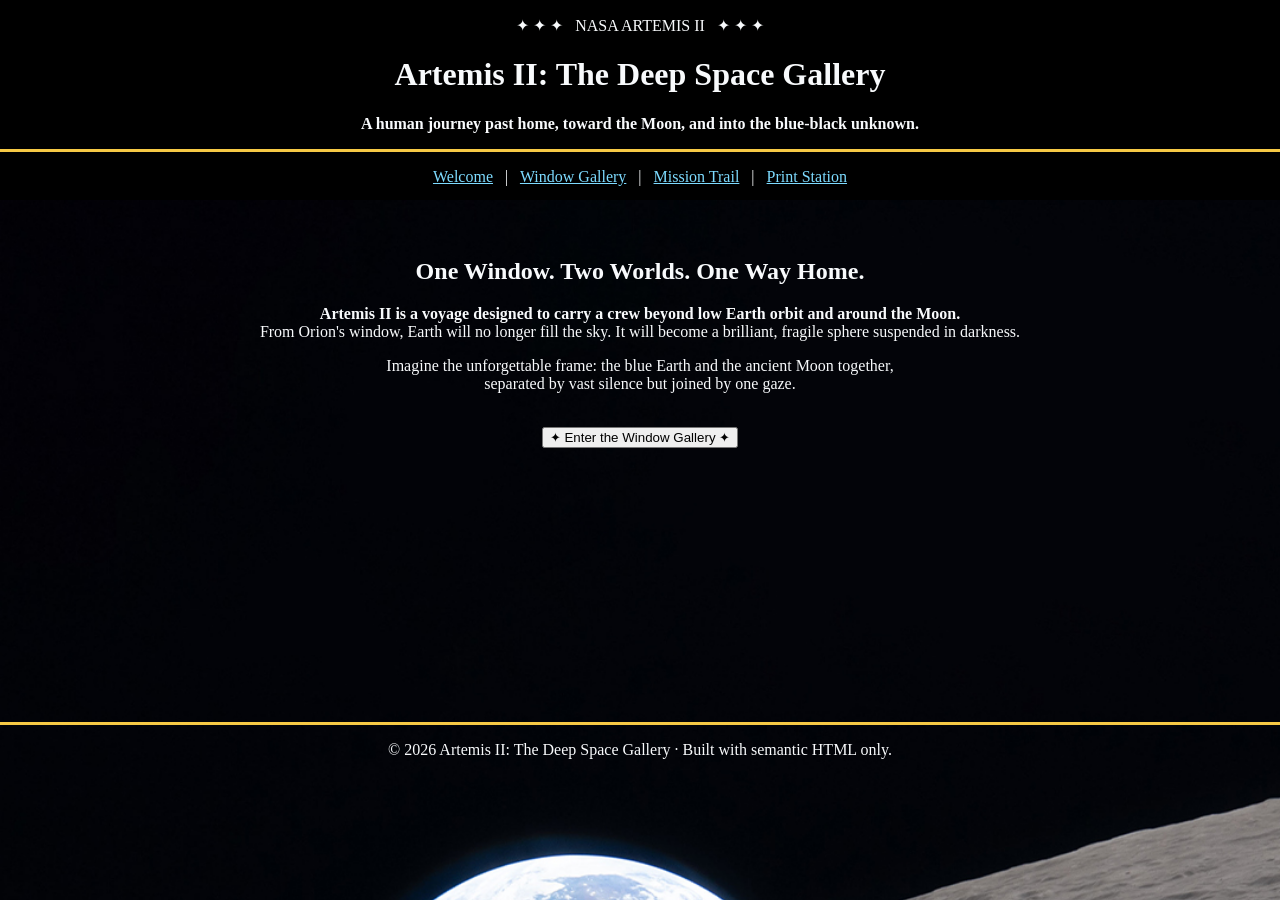
==== index.html @ 3c3c1b08 "Initial commit: Artemis II Deep Space Gallery complete project" ====
<!DOCTYPE html>
<html lang="en">
<head>
  <meta charset="UTF-8">
  <meta name="viewport" content="width=device-width, initial-scale=1.0">
  <meta name="description" content="A colorful, pure HTML Artemis II deep-space gallery.">
  <title>Artemis II | The Deep Space Gallery</title>
</head>
<body background="images/16-artemis-ii-lunar-flyby-wallpaper-setting-earth-image.jpg" bgcolor="#000000" text="#F8FAFC" link="#7DDBFF" vlink="#D9A7FF" alink="#FFFFFF" style="margin: 0; background-color: #000000; background-repeat: no-repeat; background-position: center 200px; background-size: 100% auto;">
  <header align="center">
    <p>✦ ✦ ✦ &nbsp; NASA ARTEMIS II &nbsp; ✦ ✦ ✦</p>
    <h1>Artemis II: The Deep Space Gallery</h1>
    <p><strong>A human journey past home, toward the Moon, and into the blue-black unknown.</strong></p>
    <hr color="#F6C945" size="3">
  </header>

  <nav aria-label="Main navigation" align="center">
    <p>
      <a href="index.html">Welcome</a> &nbsp; | &nbsp;
      <a href="gallery.html">Window Gallery</a> &nbsp; | &nbsp;
      <a href="mission.html">Mission Trail</a> &nbsp; | &nbsp;
      <a href="print-request.html">Print Station</a>
    </p>
  </nav>

  <main>
    <section aria-labelledby="portal-title" align="center">
      <br><br>
      <h2 id="portal-title">One Window. Two Worlds. One Way Home.</h2>
      <p><strong>Artemis II is a voyage designed to carry a crew beyond low Earth orbit and around the Moon.</strong><br>From Orion's window, Earth will no longer fill the sky. It will become a brilliant, fragile sphere suspended in darkness.</p>
      <p>Imagine the unforgettable frame: the blue Earth and the ancient Moon together,<br>separated by vast silence but joined by one gaze.</p>
      <br>
      <form action="gallery.html" method="get">
        <button type="submit">✦ Enter the Window Gallery ✦</button>
      </form>
      <br><br>
    </section>

    <section aria-label="Lunar image viewing space" style="height: 230px;"></section>
  </main>

  <footer align="center">
    <hr color="#F6C945" size="3">
    <p>&copy; 2026 Artemis II: The Deep Space Gallery &middot; Built with semantic HTML only.</p>
  </footer>
</body>
</html>
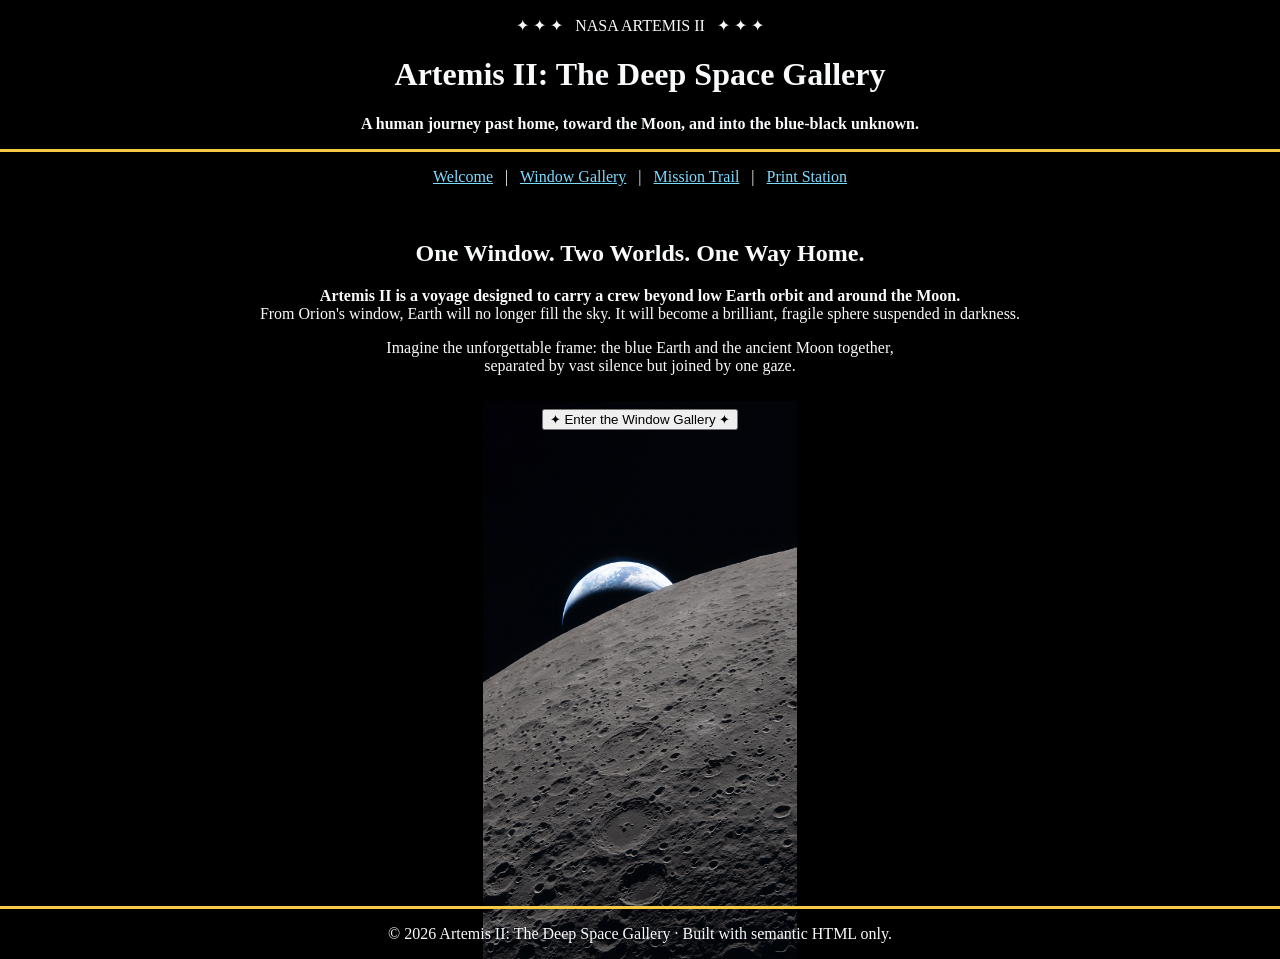
==== commit 1e1e97ba: "Fix hero background scaling to make Earth and lunar horizon visible in all viewports" ====
--- a/index.html
+++ b/index.html
@@ -6,7 +6,7 @@
   <meta name="description" content="A colorful, pure HTML Artemis II deep-space gallery.">
   <title>Artemis II | The Deep Space Gallery</title>
 </head>
-<body background="images/16-artemis-ii-lunar-flyby-wallpaper-setting-earth-image.jpg" bgcolor="#000000" text="#F8FAFC" link="#7DDBFF" vlink="#D9A7FF" alink="#FFFFFF" style="margin: 0; background-color: #000000; background-repeat: no-repeat; background-position: center 200px; background-size: 100% auto;">
+<body background="images/16-artemis-ii-lunar-flyby-wallpaper-setting-earth-image.jpg" bgcolor="#000000" text="#F8FAFC" link="#7DDBFF" vlink="#D9A7FF" alink="#FFFFFF" style="margin: 0; min-height: 100vh; background-color: #000000; background-repeat: no-repeat; background-position: center bottom; background-size: auto 62vh;">
   <header align="center">
     <p>✦ ✦ ✦ &nbsp; NASA ARTEMIS II &nbsp; ✦ ✦ ✦</p>
     <h1>Artemis II: The Deep Space Gallery</h1>
@@ -25,7 +25,7 @@
 
   <main>
     <section aria-labelledby="portal-title" align="center">
-      <br><br>
+      <br>
       <h2 id="portal-title">One Window. Two Worlds. One Way Home.</h2>
       <p><strong>Artemis II is a voyage designed to carry a crew beyond low Earth orbit and around the Moon.</strong><br>From Orion's window, Earth will no longer fill the sky. It will become a brilliant, fragile sphere suspended in darkness.</p>
       <p>Imagine the unforgettable frame: the blue Earth and the ancient Moon together,<br>separated by vast silence but joined by one gaze.</p>
@@ -33,10 +33,9 @@
       <form action="gallery.html" method="get">
         <button type="submit">✦ Enter the Window Gallery ✦</button>
       </form>
-      <br><br>
     </section>
 
-    <section aria-label="Lunar image viewing space" style="height: 230px;"></section>
+    <section aria-label="Lunar image viewing space" style="height: 52vh;"></section>
   </main>
 
   <footer align="center">
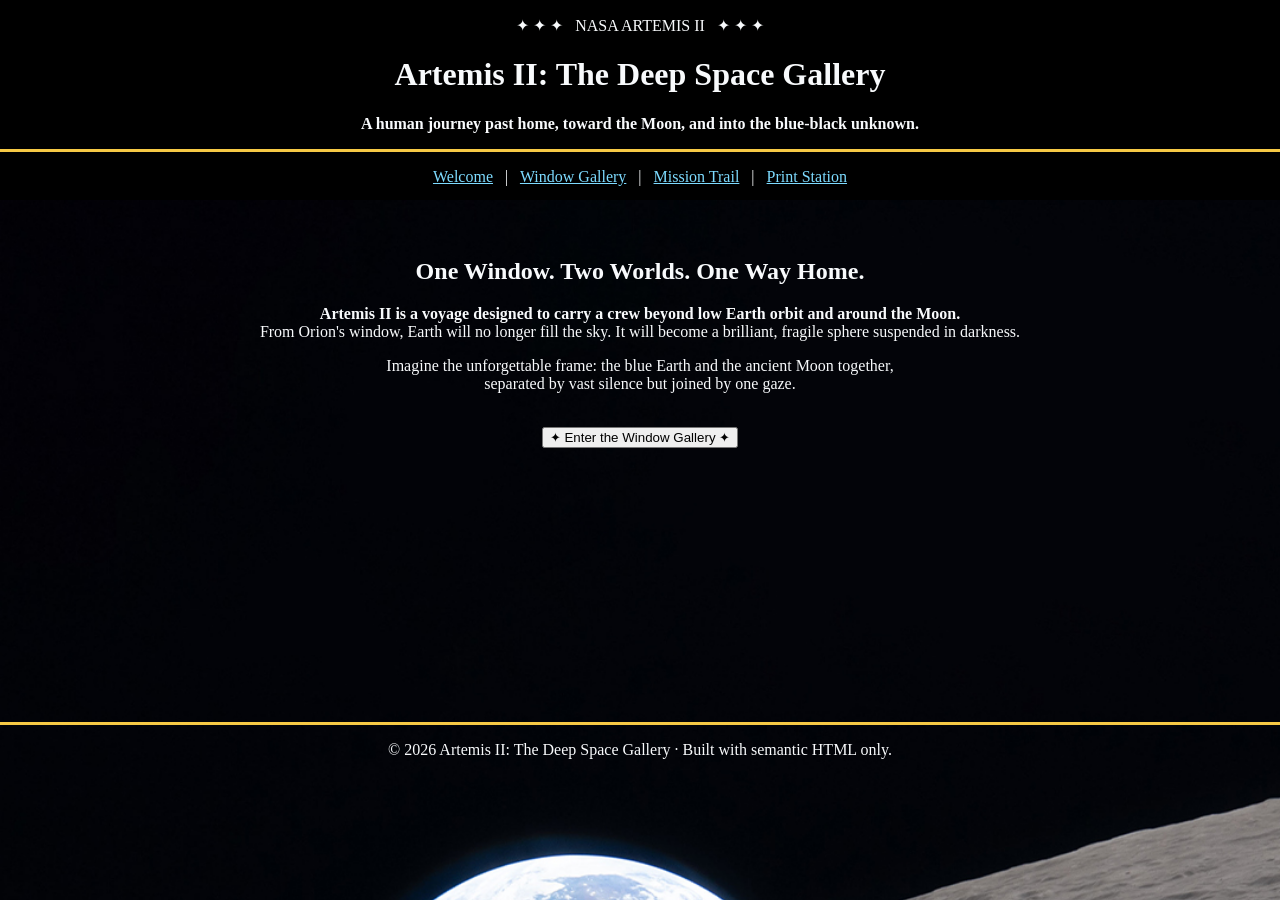
==== commit c5e084a5: "Revert "Fix hero background scaling to make Earth and lunar horizon visible in all viewports" This r" ====
--- a/index.html
+++ b/index.html
@@ -6,7 +6,7 @@
   <meta name="description" content="A colorful, pure HTML Artemis II deep-space gallery.">
   <title>Artemis II | The Deep Space Gallery</title>
 </head>
-<body background="images/16-artemis-ii-lunar-flyby-wallpaper-setting-earth-image.jpg" bgcolor="#000000" text="#F8FAFC" link="#7DDBFF" vlink="#D9A7FF" alink="#FFFFFF" style="margin: 0; min-height: 100vh; background-color: #000000; background-repeat: no-repeat; background-position: center bottom; background-size: auto 62vh;">
+<body background="images/16-artemis-ii-lunar-flyby-wallpaper-setting-earth-image.jpg" bgcolor="#000000" text="#F8FAFC" link="#7DDBFF" vlink="#D9A7FF" alink="#FFFFFF" style="margin: 0; background-color: #000000; background-repeat: no-repeat; background-position: center 200px; background-size: 100% auto;">
   <header align="center">
     <p>✦ ✦ ✦ &nbsp; NASA ARTEMIS II &nbsp; ✦ ✦ ✦</p>
     <h1>Artemis II: The Deep Space Gallery</h1>
@@ -25,7 +25,7 @@
 
   <main>
     <section aria-labelledby="portal-title" align="center">
-      <br>
+      <br><br>
       <h2 id="portal-title">One Window. Two Worlds. One Way Home.</h2>
       <p><strong>Artemis II is a voyage designed to carry a crew beyond low Earth orbit and around the Moon.</strong><br>From Orion's window, Earth will no longer fill the sky. It will become a brilliant, fragile sphere suspended in darkness.</p>
       <p>Imagine the unforgettable frame: the blue Earth and the ancient Moon together,<br>separated by vast silence but joined by one gaze.</p>
@@ -33,9 +33,10 @@
       <form action="gallery.html" method="get">
         <button type="submit">✦ Enter the Window Gallery ✦</button>
       </form>
+      <br><br>
     </section>
 
-    <section aria-label="Lunar image viewing space" style="height: 52vh;"></section>
+    <section aria-label="Lunar image viewing space" style="height: 230px;"></section>
   </main>
 
   <footer align="center">
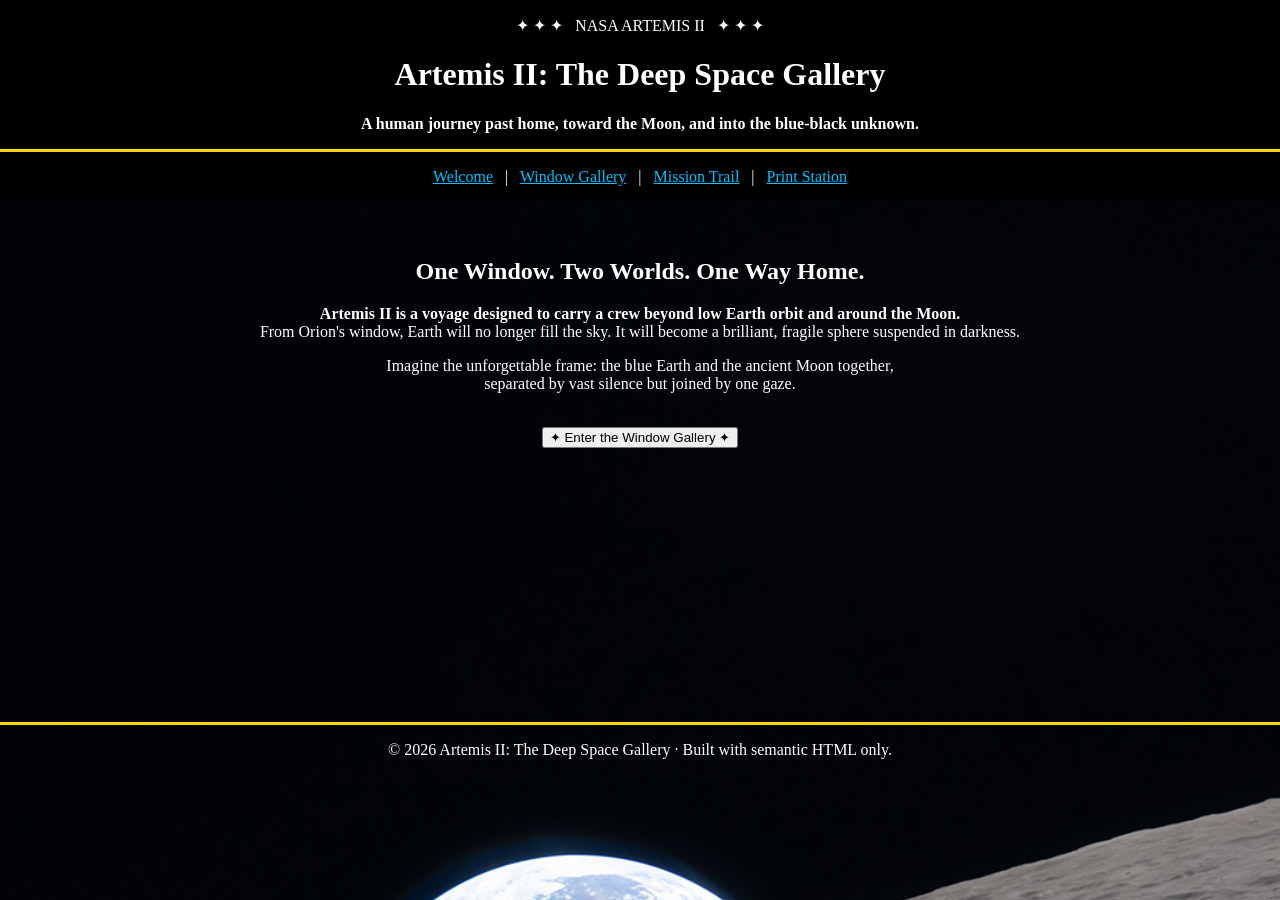
==== commit 24ef1562: "Replace hex color codes with standard HTML color names across all pages" ====
--- a/index.html
+++ b/index.html
@@ -6,12 +6,12 @@
   <meta name="description" content="A colorful, pure HTML Artemis II deep-space gallery.">
   <title>Artemis II | The Deep Space Gallery</title>
 </head>
-<body background="images/16-artemis-ii-lunar-flyby-wallpaper-setting-earth-image.jpg" bgcolor="#000000" text="#F8FAFC" link="#7DDBFF" vlink="#D9A7FF" alink="#FFFFFF" style="margin: 0; background-color: #000000; background-repeat: no-repeat; background-position: center 200px; background-size: 100% auto;">
+<body background="images/16-artemis-ii-lunar-flyby-wallpaper-setting-earth-image.jpg" bgcolor="black" text="white" link="deepskyblue" vlink="plum" alink="white" style="margin: 0; background-color: black; background-repeat: no-repeat; background-position: center 200px; background-size: 100% auto;">
   <header align="center">
     <p>✦ ✦ ✦ &nbsp; NASA ARTEMIS II &nbsp; ✦ ✦ ✦</p>
     <h1>Artemis II: The Deep Space Gallery</h1>
     <p><strong>A human journey past home, toward the Moon, and into the blue-black unknown.</strong></p>
-    <hr color="#F6C945" size="3">
+    <hr color="gold" size="3">
   </header>
 
   <nav aria-label="Main navigation" align="center">
@@ -40,7 +40,7 @@
   </main>
 
   <footer align="center">
-    <hr color="#F6C945" size="3">
+    <hr color="gold" size="3">
     <p>&copy; 2026 Artemis II: The Deep Space Gallery &middot; Built with semantic HTML only.</p>
   </footer>
 </body>
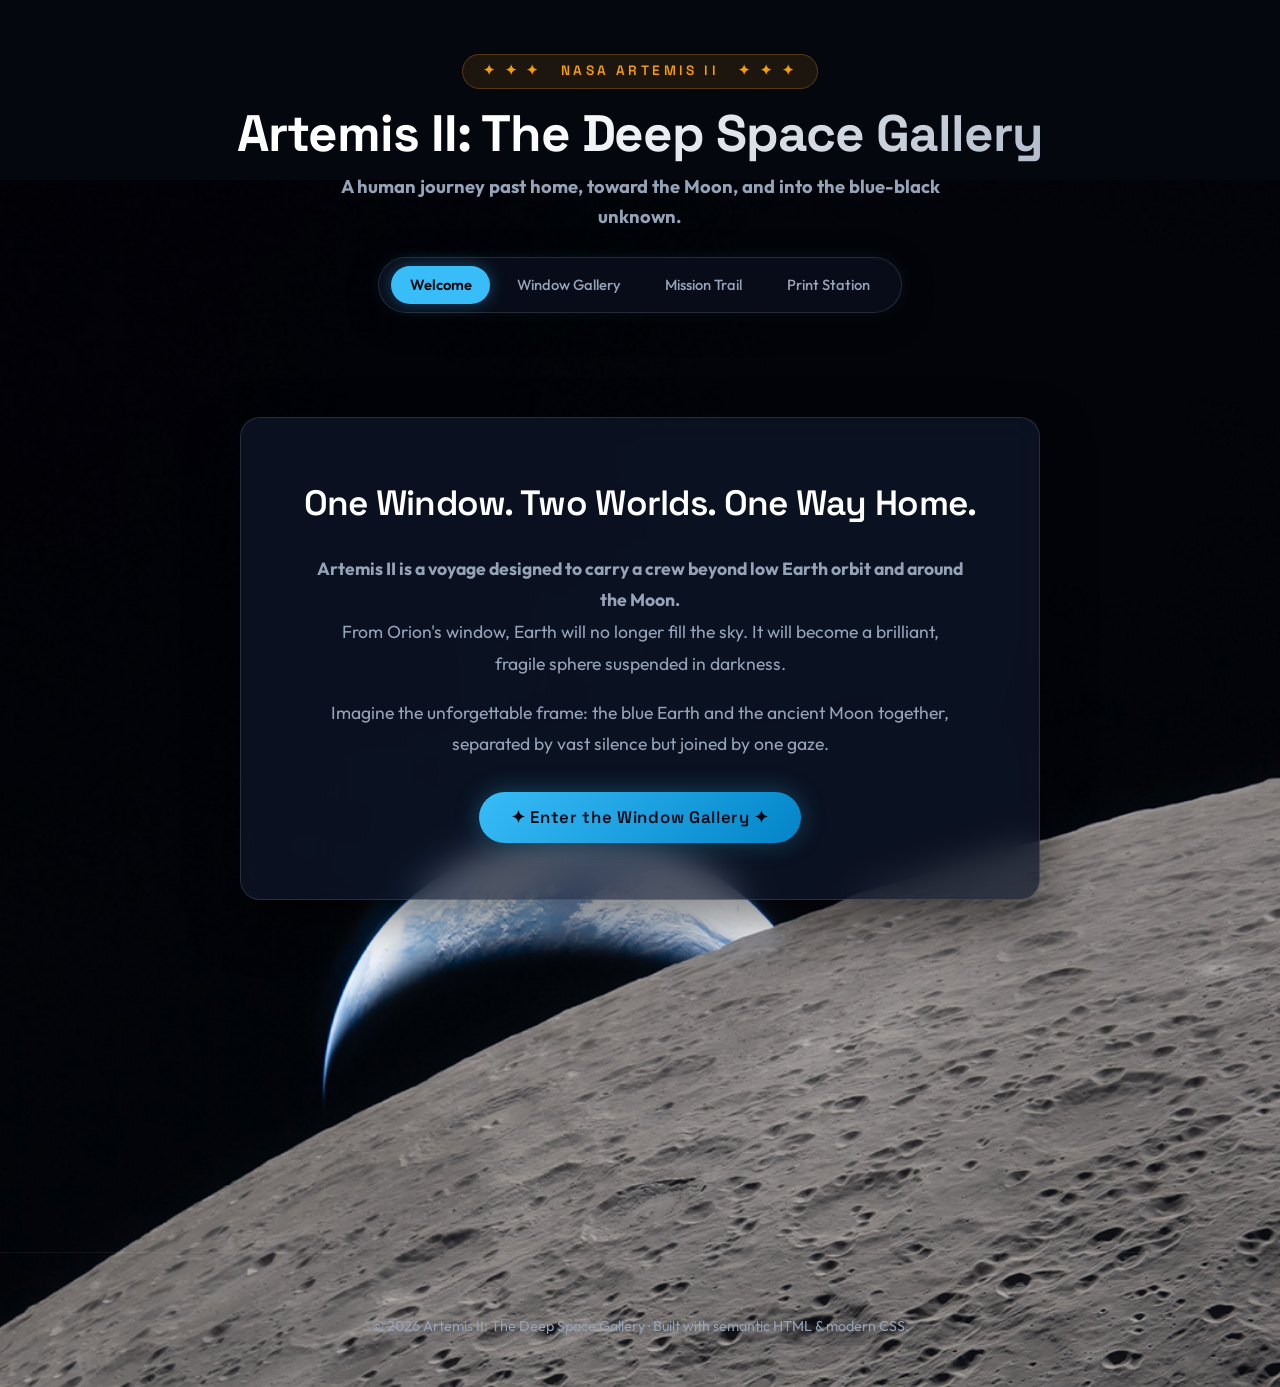
==== commit f047baf4: "Added CSS" ====
--- a/index.html
+++ b/index.html
@@ -3,45 +3,49 @@
 <head>
   <meta charset="UTF-8">
   <meta name="viewport" content="width=device-width, initial-scale=1.0">
-  <meta name="description" content="A colorful, pure HTML Artemis II deep-space gallery.">
+  <meta name="description" content="A colorful Artemis II deep-space gallery.">
   <title>Artemis II | The Deep Space Gallery</title>
+  
+  <!-- [CSS LINK]: Connects the external stylesheet that contains all our modern styles and animations -->
+  <link rel="stylesheet" href="styles.css">
 </head>
-<body background="images/16-artemis-ii-lunar-flyby-wallpaper-setting-earth-image.jpg" bgcolor="black" text="white" link="deepskyblue" vlink="plum" alink="white" style="margin: 0; background-color: black; background-repeat: no-repeat; background-position: center 200px; background-size: 100% auto;">
-  <header align="center">
+<body class="home-page" style="background-image: url('images/16-artemis-ii-lunar-flyby-wallpaper-setting-earth-image.jpg'); background-repeat: no-repeat; background-position: center 180px; background-size: 100% auto;">
+  <header>
     <p>✦ ✦ ✦ &nbsp; NASA ARTEMIS II &nbsp; ✦ ✦ ✦</p>
     <h1>Artemis II: The Deep Space Gallery</h1>
     <p><strong>A human journey past home, toward the Moon, and into the blue-black unknown.</strong></p>
-    <hr color="gold" size="3">
   </header>
 
-  <nav aria-label="Main navigation" align="center">
+  <!-- [NAVIGATION BAR]: Styled as a floating frosted-glass pill menu in styles.css -->
+  <nav aria-label="Main navigation">
     <p>
-      <a href="index.html">Welcome</a> &nbsp; | &nbsp;
-      <a href="gallery.html">Window Gallery</a> &nbsp; | &nbsp;
-      <a href="mission.html">Mission Trail</a> &nbsp; | &nbsp;
+      <!-- 'active' class highlights the current page button in cyan -->
+      <a href="index.html" class="active" aria-current="page">Welcome</a>
+      <a href="gallery.html">Window Gallery</a>
+      <a href="mission.html">Mission Trail</a>
       <a href="print-request.html">Print Station</a>
     </p>
   </nav>
 
   <main>
-    <section aria-labelledby="portal-title" align="center">
-      <br><br>
+    <!-- [HERO CARD]: 'hero-card' class adds frosted glass background, blur, and smooth fade-in animation -->
+    <section class="hero-card" aria-labelledby="portal-title">
       <h2 id="portal-title">One Window. Two Worlds. One Way Home.</h2>
       <p><strong>Artemis II is a voyage designed to carry a crew beyond low Earth orbit and around the Moon.</strong><br>From Orion's window, Earth will no longer fill the sky. It will become a brilliant, fragile sphere suspended in darkness.</p>
-      <p>Imagine the unforgettable frame: the blue Earth and the ancient Moon together,<br>separated by vast silence but joined by one gaze.</p>
-      <br>
-      <form action="gallery.html" method="get">
-        <button type="submit">✦ Enter the Window Gallery ✦</button>
+      <p>Imagine the unforgettable frame: the blue Earth and the ancient Moon together, separated by vast silence but joined by one gaze.</p>
+      
+      <form action="gallery.html" method="get" style="margin-top: 2rem;">
+        <!-- 'btn' class gives this button a glowing gradient and hover scaling effect -->
+        <button type="submit" class="btn">✦ Enter the Window Gallery ✦</button>
       </form>
-      <br><br>
     </section>
 
-    <section aria-label="Lunar image viewing space" style="height: 230px;"></section>
+    <!-- Visual viewing space for the background Earth image -->
+    <section aria-label="Lunar image viewing space" style="min-height: 280px;"></section>
   </main>
 
-  <footer align="center">
-    <hr color="gold" size="3">
-    <p>&copy; 2026 Artemis II: The Deep Space Gallery &middot; Built with semantic HTML only.</p>
+  <footer>
+    <p>&copy; 2026 Artemis II: The Deep Space Gallery &middot; Built with semantic HTML &amp; modern CSS.</p>
   </footer>
 </body>
-</html>
+</html>
--- a/styles.css
+++ b/styles.css
@@ -0,0 +1,813 @@
+/* ==========================================================================
+   Artemis II: The Deep Space Gallery - Stylesheet with Explanations
+   ========================================================================== */
+
+/* 
+  [1. GOOGLE FONTS IMPORT]
+  We fetch two modern fonts from Google:
+  - 'Space Grotesk': A futuristic font used for titles & headings.
+  - 'Outfit': A clean, readable font used for body text.
+*/
+@import url('https://fonts.googleapis.com/css2?family=Outfit:wght@300;400;500;600;700&family=Space+Grotesk:wght@400;500;600;700&display=swap');
+
+/* 
+  [2. CSS VARIABLES (:root)]
+  Variables are like storage boxes. We define colors and styles once here,
+  and reuse them everywhere in the file. If we want to change a color later,
+  we only need to change it here!
+*/
+:root {
+  /* Fonts */
+  --font-main: 'Outfit', -apple-system, BlinkMacSystemFont, sans-serif;
+  --font-heading: 'Space Grotesk', sans-serif;
+
+  /* Theme Colors */
+  --bg-space: #05070f;                      /* Deep space dark background */
+  --bg-gradient: radial-gradient(circle at 50% 10%, #151b36 0%, #070a14 55%, #030408 100%);
+  --bg-card: rgba(15, 23, 42, 0.72);       /* Semi-transparent slate for glass cards */
+  --bg-card-hover: rgba(22, 33, 62, 0.85);  /* Slightly brighter when hovering */
+  --bg-nav: rgba(10, 15, 30, 0.8);          /* Floating navbar background */
+
+  /* Glass borders & glow effects */
+  --border-glass: rgba(255, 255, 255, 0.12); /* Subtle white border for glass look */
+  --border-glass-glow: rgba(56, 189, 248, 0.4);
+
+  /* Accent Colors */
+  --accent-gold: #f59e0b;                   /* Artemis Gold accent */
+  --accent-gold-glow: rgba(245, 158, 11, 0.35);
+  --accent-cyan: #38bdf8;                   /* Starlight Cyan accent */
+  --accent-cyan-dark: #0284c7;
+  --accent-cyan-glow: rgba(56, 189, 248, 0.35);
+  
+  /* Text Colors */
+  --text-main: #f8fafc;                     /* Bright readable text */
+  --text-muted: #94a3b8;                    /* Soft gray for descriptions */
+  --text-dim: #64748b;                      /* Darker gray for footnotes */
+
+  /* Border Radii (Corner Roundness) */
+  --radius-sm: 8px;
+  --radius-md: 14px;
+  --radius-lg: 20px;
+  --radius-pill: 9999px;                    /* Fully rounded pill shape */
+
+  /* Animation Speeds */
+  --transition-fast: 0.2s ease;
+  --transition-normal: 0.3s ease;
+  --transition-slow: 0.5s ease;
+}
+
+/* 
+  [3. CSS RESET & GLOBAL RULES]
+  - 'box-sizing: border-box': By default, CSS adds padding on top of width,
+    which often breaks layouts. border-box ensures padding is included INSIDE the width.
+  - 'scroll-behavior: smooth': Makes clicking page links scroll smoothly instead of jumping instantly.
+*/
+*, *::before, *::after {
+  box-sizing: border-box;
+}
+
+html {
+  scroll-behavior: smooth;
+}
+
+/* 
+  [4. BODY STYLING]
+  - 'min-height: 100vh': Ensures the page fills at least the entire screen height.
+  - 'display: flex' & 'flex-direction: column': Pushes the <footer> to the bottom naturally.
+  - 'background-attachment: fixed': Keeps the cosmic background static while scrolling.
+*/
+body {
+  margin: 0;
+  padding: 0;
+  min-height: 100vh;
+  font-family: var(--font-main);
+  font-size: 16px;
+  line-height: 1.65;
+  color: var(--text-main);
+  background: var(--bg-space) var(--bg-gradient) no-repeat fixed center;
+  background-size: cover;
+  display: flex;
+  flex-direction: column;
+}
+
+/* Optional helper for home page background image alignment */
+body.home-page {
+  background-attachment: fixed;
+  background-position: center top;
+}
+
+/* 
+  [5. TYPOGRAPHY (Headings & Links)]
+  - 'clamp(min, preferred, max)': Automatically resizes text based on screen size!
+    On mobile it stays at min, on desktop it expands up to max.
+  - '-webkit-background-clip: text': Clips a shiny gradient color inside the letters of <h1>.
+*/
+h1, h2, h3, h4 {
+  font-family: var(--font-heading);
+  letter-spacing: -0.02em;
+  color: var(--text-main);
+  margin-top: 0;
+}
+
+h1 {
+  font-size: clamp(2rem, 5vw, 3.2rem);
+  font-weight: 700;
+  line-height: 1.15;
+  /* Shiny gradient text effect */
+  background: linear-gradient(135deg, #ffffff 40%, #94a3b8 100%);
+  -webkit-background-clip: text;
+  -webkit-text-fill-color: transparent;
+  margin-bottom: 0.5rem;
+}
+
+h2 {
+  font-size: clamp(1.5rem, 3.5vw, 2.2rem);
+  font-weight: 600;
+  margin-bottom: 1.25rem;
+  color: #ffffff;
+}
+
+h3 {
+  font-size: 1.25rem;
+  font-weight: 600;
+  color: var(--accent-cyan);
+}
+
+p {
+  color: var(--text-muted);
+  margin-bottom: 1rem;
+}
+
+/* Link hover with cyan glow */
+a {
+  color: var(--accent-cyan);
+  text-decoration: none;
+  transition: color var(--transition-fast), text-shadow var(--transition-fast);
+}
+
+a:hover {
+  color: #7dd3fc;
+  text-shadow: 0 0 10px var(--accent-cyan-glow);
+}
+
+/* Horizontal line with smooth fade on both ends */
+hr {
+  border: none;
+  height: 1px;
+  background: linear-gradient(90deg, transparent, var(--border-glass), transparent);
+  margin: 2rem 0;
+}
+
+/* 
+  [6. MAIN CONTENT CONTAINER]
+  - 'max-width: 1200px': Keeps content centered so it doesn't stretch too wide on huge monitors.
+  - 'margin: 0 auto': Centers the container horizontally.
+*/
+main {
+  flex: 1 0 auto;
+  width: 100%;
+  max-width: 1200px;
+  margin: 0 auto;
+  padding: 2.5rem 1.5rem;
+}
+
+/* 
+  [7. HEADER]
+  - The badge above the title is styled as a glowing pill box.
+*/
+header {
+  padding: 2.5rem 1.5rem 1rem 1.5rem;
+  text-align: center;
+  position: relative;
+}
+
+/* The first paragraph in header (e.g. "NASA ARTEMIS II" badge) */
+header > p:first-child {
+  display: inline-block;
+  font-family: var(--font-heading);
+  font-size: 0.85rem;
+  font-weight: 600;
+  letter-spacing: 0.25em;
+  text-transform: uppercase;
+  color: var(--accent-gold);
+  background: rgba(245, 158, 11, 0.1);
+  border: 1px solid rgba(245, 158, 11, 0.25);
+  padding: 0.35rem 1.25rem;
+  border-radius: var(--radius-pill);
+  margin-bottom: 1rem;
+}
+
+header > p:nth-of-type(2) {
+  font-size: 1.15rem;
+  max-width: 650px;
+  margin: 0.5rem auto 0 auto;
+}
+
+/* 
+  [8. NAVIGATION BAR (<nav>)]
+  - 'position: sticky; top: 1rem': Sticks to the top of the screen when the user scrolls!
+  - 'backdrop-filter: blur(16px)': Creates the trendy Apple-style frosted-glass effect.
+  - 'border-radius: 9999px': Rounds the nav bar into a sleek pill shape.
+*/
+nav {
+  position: sticky;
+  top: 1rem;
+  z-index: 100;
+  margin: 0.5rem auto 2rem auto;
+  max-width: fit-content;
+  padding: 0 1rem;
+}
+
+nav p {
+  display: flex;
+  align-items: center;
+  justify-content: center;
+  flex-wrap: wrap;
+  gap: 0.5rem;
+  margin: 0;
+  padding: 0.5rem 0.75rem;
+  background: var(--bg-nav);
+  backdrop-filter: blur(16px);
+  -webkit-backdrop-filter: blur(16px);
+  border: 1px solid var(--border-glass);
+  border-radius: var(--radius-pill);
+  box-shadow: 0 8px 32px rgba(0, 0, 0, 0.4), 0 0 15px rgba(56, 189, 248, 0.1);
+}
+
+/* Individual navigation link buttons */
+nav a {
+  display: inline-flex;
+  align-items: center;
+  padding: 0.45rem 1.15rem;
+  font-size: 0.92rem;
+  font-weight: 500;
+  color: var(--text-muted);
+  border-radius: var(--radius-pill);
+  transition: all var(--transition-fast);
+}
+
+nav a:hover {
+  color: #ffffff;
+  background: rgba(255, 255, 255, 0.08);
+  transform: translateY(-1px); /* Slight lift on hover */
+}
+
+/* The active page indicator (highlighted in cyan) */
+nav a.active,
+nav a[aria-current="page"] {
+  color: #05070f;
+  background: var(--accent-cyan);
+  font-weight: 600;
+  box-shadow: 0 0 16px var(--accent-cyan-glow);
+}
+
+/* Ensures any stray text or separators inside nav don't distort alignment */
+nav p {
+  font-size: 0;
+}
+nav p a {
+  font-size: 0.92rem;
+}
+
+/* 
+  [9. HOME / HERO SECTION (index.html)]
+  - Frosted glass container with soft shadow and entry animation.
+*/
+.hero-card {
+  background: var(--bg-card);
+  backdrop-filter: blur(16px);
+  -webkit-backdrop-filter: blur(16px);
+  border: 1px solid var(--border-glass);
+  border-radius: var(--radius-lg);
+  padding: 3.5rem 2rem;
+  max-width: 800px;
+  margin: 2rem auto;
+  text-align: center;
+  box-shadow: 0 20px 50px rgba(0, 0, 0, 0.5);
+  animation: fadeIn 0.8s ease-out; /* Smooth entry fade */
+}
+
+.hero-card p {
+  font-size: 1.1rem;
+  line-height: 1.8;
+  max-width: 650px;
+  margin-left: auto;
+  margin-right: auto;
+}
+
+/* 
+  [10. BUTTON STYLING]
+  - Linear gradient with glowing cyan box-shadow.
+  - Hover: scales up slightly (scale: 1.02) and intensifies the glow.
+*/
+button, .btn {
+  font-family: var(--font-heading);
+  display: inline-flex;
+  align-items: center;
+  justify-content: center;
+  padding: 0.9rem 2rem;
+  font-size: 1.05rem;
+  font-weight: 600;
+  letter-spacing: 0.04em;
+  color: #040814;
+  background: linear-gradient(135deg, #38bdf8 0%, #0284c7 100%);
+  border: none;
+  border-radius: var(--radius-pill);
+  cursor: pointer;
+  box-shadow: 0 0 25px var(--accent-cyan-glow), 0 4px 15px rgba(0, 0, 0, 0.4);
+  transition: all var(--transition-normal);
+  text-decoration: none;
+}
+
+button:hover, .btn:hover {
+  transform: translateY(-3px) scale(1.02);
+  box-shadow: 0 0 35px rgba(56, 189, 248, 0.6), 0 8px 25px rgba(0, 0, 0, 0.5);
+  color: #ffffff;
+  background: linear-gradient(135deg, #0ea5e9 0%, #0369a1 100%);
+}
+
+button:active, .btn:active {
+  transform: translateY(-1px) scale(0.99); /* Pressed effect */
+}
+
+/* 
+  [11. GALLERY SYSTEM (gallery.html)]
+  - 'display: grid': Creates a responsive multi-column layout.
+  - 'repeat(auto-fill, minmax(320px, 1fr))': Automatically calculates how many 
+    cards can fit on the screen without needing complex media queries!
+*/
+.gallery-section {
+  margin-bottom: 4rem;
+}
+
+.gallery-section-title {
+  display: flex;
+  align-items: center;
+  gap: 1rem;
+  margin-bottom: 2rem;
+}
+
+/* Glowing dividing line next to section title */
+.gallery-section-title::after {
+  content: "";
+  flex: 1;
+  height: 1px;
+  background: linear-gradient(90deg, var(--border-glass-glow), transparent);
+}
+
+.gallery-grid {
+  display: grid;
+  grid-template-columns: repeat(auto-fill, minmax(320px, 1fr));
+  gap: 2rem;
+}
+
+/* 
+  [12. GALLERY CARD (<article>)]
+  - Glass card styling with rounded corners.
+  - Hover: card lifts up by 6px (-translateY) with glowing border.
+*/
+article.gallery-card,
+.gallery-grid article {
+  background: var(--bg-card);
+  backdrop-filter: blur(12px);
+  -webkit-backdrop-filter: blur(12px);
+  border: 1px solid var(--border-glass);
+  border-radius: var(--radius-md);
+  overflow: hidden;
+  display: flex;
+  flex-direction: column;
+  transition: transform var(--transition-normal), box-shadow var(--transition-normal), border-color var(--transition-normal);
+  box-shadow: 0 8px 24px rgba(0, 0, 0, 0.35);
+}
+
+article.gallery-card:hover,
+.gallery-grid article:hover {
+  transform: translateY(-6px);
+  border-color: var(--border-glass-glow);
+  box-shadow: 0 16px 40px rgba(0, 0, 0, 0.6), 0 0 25px var(--accent-cyan-glow);
+}
+
+article figure {
+  margin: 0;
+  display: flex;
+  flex-direction: column;
+  height: 100%;
+}
+
+/* Image container with 'overflow: hidden' so the image zoom doesn't spill outside */
+article figure a {
+  display: block;
+  overflow: hidden;
+  background: #000;
+  position: relative;
+}
+
+/* Smooth zoom when hovering over card */
+article figure img {
+  width: 100%;
+  height: 250px;
+  object-fit: cover; /* Crops image neatly without distorting aspect ratio */
+  display: block;
+  transition: transform var(--transition-slow);
+}
+
+article:hover figure img {
+  transform: scale(1.06); /* Zooms in 6% */
+}
+
+/* Card caption & text area */
+article figcaption {
+  padding: 1.25rem 1.5rem;
+  display: flex;
+  flex-direction: column;
+  flex-grow: 1;
+  justify-content: space-between;
+  gap: 1rem;
+  font-size: 0.95rem;
+  line-height: 1.6;
+}
+
+article figcaption strong {
+  color: #ffffff;
+  font-size: 1.05rem;
+  display: block;
+  margin-bottom: 0.25rem;
+}
+
+/* Modern Download Pill Button inside Figcaption */
+article figcaption a[download] {
+  display: inline-flex;
+  align-items: center;
+  justify-content: center;
+  gap: 0.5rem;
+  padding: 0.5rem 1rem;
+  background: rgba(56, 189, 248, 0.1);
+  border: 1px solid rgba(56, 189, 248, 0.3);
+  color: var(--accent-cyan);
+  border-radius: var(--radius-sm);
+  font-size: 0.88rem;
+  font-weight: 500;
+  margin-top: auto;
+  transition: all var(--transition-fast);
+}
+
+article figcaption a[download]:hover {
+  background: var(--accent-cyan);
+  color: #040814;
+  box-shadow: 0 0 15px var(--accent-cyan-glow);
+  text-shadow: none;
+}
+
+article figcaption a[download]::before {
+  content: "⬇"; /* Download icon added via CSS */
+  font-size: 0.95rem;
+}
+
+/* 
+  [13. MISSION TRAIL (mission.html)]
+  - Mission path diagram styling.
+*/
+.trail-diagram {
+  max-width: 700px;
+  margin: 0 auto 3rem auto;
+  text-align: center;
+}
+
+.trail-diagram img {
+  max-width: 100%;
+  height: auto;
+  border-radius: var(--radius-md);
+  border: 1px solid var(--border-glass);
+  box-shadow: 0 10px 30px rgba(0, 0, 0, 0.5);
+  transition: transform var(--transition-normal);
+}
+
+.trail-diagram img:hover {
+  transform: scale(1.02);
+}
+
+/* 
+  [14. VERTICAL GLOWING TIMELINE (<ol>)]
+  - The ordered list (<ol>) is converted into a timeline.
+  - 'ol::before': Draws the vertical gradient line on the left.
+  - 'li::before': Draws the glowing circular dots at each step.
+*/
+ol.mission-timeline {
+  list-style: none; /* Removes standard numbers 1, 2, 3 */
+  position: relative;
+  padding: 1rem 0 1rem 2.5rem;
+  max-width: 760px;
+  margin: 0 auto 3.5rem auto;
+}
+
+/* The vertical connecting line */
+ol.mission-timeline::before {
+  content: "";
+  position: absolute;
+  top: 0;
+  bottom: 0;
+  left: 12px;
+  width: 2px;
+  background: linear-gradient(180deg, var(--accent-cyan), var(--accent-gold));
+  border-radius: var(--radius-pill);
+}
+
+ol.mission-timeline > li {
+  position: relative;
+  margin-bottom: 2.5rem;
+}
+
+/* The glowing circular node for each timeline step */
+ol.mission-timeline > li::before {
+  content: "";
+  position: absolute;
+  top: 18px;
+  left: -2.5rem;
+  width: 14px;
+  height: 14px;
+  border-radius: 50%;
+  background: var(--bg-space);
+  border: 3px solid var(--accent-cyan);
+  box-shadow: 0 0 12px var(--accent-cyan-glow);
+  z-index: 2;
+  transform: translateX(6px);
+}
+
+/* Alternating gold nodes for visual variety */
+ol.mission-timeline > li:nth-child(even)::before {
+  border-color: var(--accent-gold);
+  box-shadow: 0 0 12px var(--accent-gold-glow);
+}
+
+/* Timeline card content */
+ol.mission-timeline article {
+  background: var(--bg-card);
+  backdrop-filter: blur(12px);
+  border: 1px solid var(--border-glass);
+  border-radius: var(--radius-md);
+  padding: 1.5rem 1.75rem;
+  transition: transform var(--transition-fast), border-color var(--transition-fast);
+}
+
+ol.mission-timeline article:hover {
+  transform: translateX(6px); /* Shifts right slightly on hover */
+  border-color: var(--border-glass-glow);
+}
+
+ol.mission-timeline h3 {
+  margin-top: 0;
+  margin-bottom: 0.5rem;
+}
+
+/* 
+  [15. MODERN DARK TABLES]
+  - 'border-collapse: separate': Allows rounded corners on tables (standard 'collapse' ignores radius).
+  - Clean padding and uppercase cyan headers.
+*/
+.table-container {
+  overflow-x: auto; /* Adds horizontal scroll on small mobile screens */
+  margin: 2rem 0;
+  border-radius: var(--radius-md);
+  box-shadow: 0 8px 30px rgba(0, 0, 0, 0.4);
+}
+
+table {
+  width: 100%;
+  border-collapse: separate;
+  border-spacing: 0;
+  background: var(--bg-card);
+  backdrop-filter: blur(12px);
+  border: 1px solid var(--border-glass);
+  border-radius: var(--radius-md);
+  overflow: hidden;
+}
+
+th, td {
+  padding: 1.1rem 1.4rem;
+  text-align: left;
+  border-bottom: 1px solid var(--border-glass);
+}
+
+th {
+  font-family: var(--font-heading);
+  background: rgba(30, 41, 59, 0.8);
+  color: var(--accent-cyan);
+  font-weight: 600;
+  letter-spacing: 0.05em;
+  text-transform: uppercase;
+  font-size: 0.85rem;
+}
+
+tr:last-child td {
+  border-bottom: none;
+}
+
+/* Subtle highlight when hovering over table rows */
+tr:hover td {
+  background: rgba(255, 255, 255, 0.03);
+}
+
+/* 
+  [16. ASIDE CALLOUT BOX (<aside>)]
+  - Highlights secondary recommendations with a cyan left border.
+*/
+aside {
+  background: rgba(56, 189, 248, 0.07);
+  border: 1px solid rgba(56, 189, 248, 0.25);
+  border-left: 4px solid var(--accent-cyan);
+  border-radius: var(--radius-md);
+  padding: 1.5rem 2rem;
+  max-width: 800px;
+  margin: 3rem auto;
+  text-align: center;
+  backdrop-filter: blur(10px);
+}
+
+aside p {
+  margin: 0;
+  color: #e2e8f0;
+}
+
+/* 
+  [17. PRINT STATION FORM (print-request.html)]
+  - Dark-mode form inputs with glowing focus borders.
+*/
+.form-card {
+  max-width: 650px;
+  margin: 2rem auto;
+  background: var(--bg-card);
+  backdrop-filter: blur(16px);
+  -webkit-backdrop-filter: blur(16px);
+  border: 1px solid var(--border-glass);
+  border-radius: var(--radius-lg);
+  padding: 2.5rem 2.5rem;
+  box-shadow: 0 20px 50px rgba(0, 0, 0, 0.5);
+}
+
+fieldset {
+  border: none;
+  padding: 0;
+  margin: 0;
+}
+
+legend {
+  font-family: var(--font-heading);
+  font-size: 1.35rem;
+  font-weight: 600;
+  color: #ffffff;
+  margin-bottom: 1.5rem;
+  padding-bottom: 0.5rem;
+  border-bottom: 1px solid var(--border-glass);
+  width: 100%;
+}
+
+.form-group {
+  margin-bottom: 1.5rem;
+  text-align: left;
+}
+
+label {
+  display: block;
+  font-size: 0.95rem;
+  font-weight: 500;
+  color: var(--accent-cyan);
+  margin-bottom: 0.4rem;
+}
+
+/* Text inputs, email inputs and select dropdowns */
+input[type="text"],
+input[type="email"],
+select {
+  width: 100%;
+  padding: 0.85rem 1rem;
+  font-family: var(--font-main);
+  font-size: 1rem;
+  color: #ffffff;
+  background: rgba(10, 15, 30, 0.8);
+  border: 1px solid var(--border-glass);
+  border-radius: var(--radius-sm);
+  transition: all var(--transition-fast);
+}
+
+/* When the user clicks or types into a field, it glows! */
+input[type="text"]:focus,
+input[type="email"]:focus,
+select:focus {
+  outline: none;
+  border-color: var(--accent-cyan);
+  box-shadow: 0 0 15px var(--accent-cyan-glow);
+  background: rgba(15, 23, 42, 0.95);
+}
+
+select option {
+  background: #0f172a;
+  color: #f8fafc;
+  padding: 0.5rem;
+}
+
+/* Checkbox alignment */
+.checkbox-group {
+  display: flex;
+  align-items: flex-start;
+  gap: 0.75rem;
+  margin: 1.75rem 0;
+}
+
+.checkbox-group input[type="checkbox"] {
+  width: 18px;
+  height: 18px;
+  margin-top: 3px;
+  accent-color: var(--accent-cyan);
+  cursor: pointer;
+}
+
+.checkbox-group label {
+  color: var(--text-muted);
+  font-size: 0.92rem;
+  cursor: pointer;
+  line-height: 1.45;
+}
+
+/* 
+  [18. FOOTER]
+  - Simple, elegant bottom copyright bar.
+*/
+footer {
+  text-align: center;
+  padding: 3rem 1.5rem 2rem 1.5rem;
+  color: var(--text-dim);
+  font-size: 0.9rem;
+  border-top: 1px solid rgba(255, 255, 255, 0.06);
+  margin-top: auto;
+}
+
+footer a {
+  color: var(--text-muted);
+}
+
+footer a:hover {
+  color: var(--accent-cyan);
+}
+
+/* 
+  [19. KEYFRAME ANIMATIONS]
+  - 'fadeIn': Smoothly fades in and slides up elements when page loads.
+*/
+@keyframes fadeIn {
+  from {
+    opacity: 0;
+    transform: translateY(12px);
+  }
+  to {
+    opacity: 1;
+    transform: translateY(0);
+  }
+}
+
+/* 
+  [20. RESPONSIVE MEDIA QUERIES (Mobile & Tablet)]
+  - Triggered automatically on screens 768px wide or smaller (phones).
+  - Changes multi-column grids to 1 column, reduces padding, and shrinks fonts.
+*/
+@media (max-width: 768px) {
+  header {
+    padding: 1.5rem 1rem 0.5rem 1rem;
+  }
+
+  nav {
+    top: 0.5rem;
+    padding: 0 0.5rem;
+  }
+
+  nav p {
+    padding: 0.35rem 0.5rem;
+  }
+
+  nav a {
+    padding: 0.35rem 0.75rem;
+    font-size: 0.85rem;
+  }
+
+  /* Single column on mobile phones */
+  .gallery-grid {
+    grid-template-columns: 1fr;
+    gap: 1.5rem;
+  }
+
+  .hero-card {
+    padding: 2rem 1.25rem;
+  }
+
+  .form-card {
+    padding: 1.75rem 1.25rem;
+  }
+
+  ol.mission-timeline {
+    padding-left: 2rem;
+  }
+
+  ol.mission-timeline > li::before {
+    left: -2rem;
+    transform: translateX(4px);
+  }
+}
